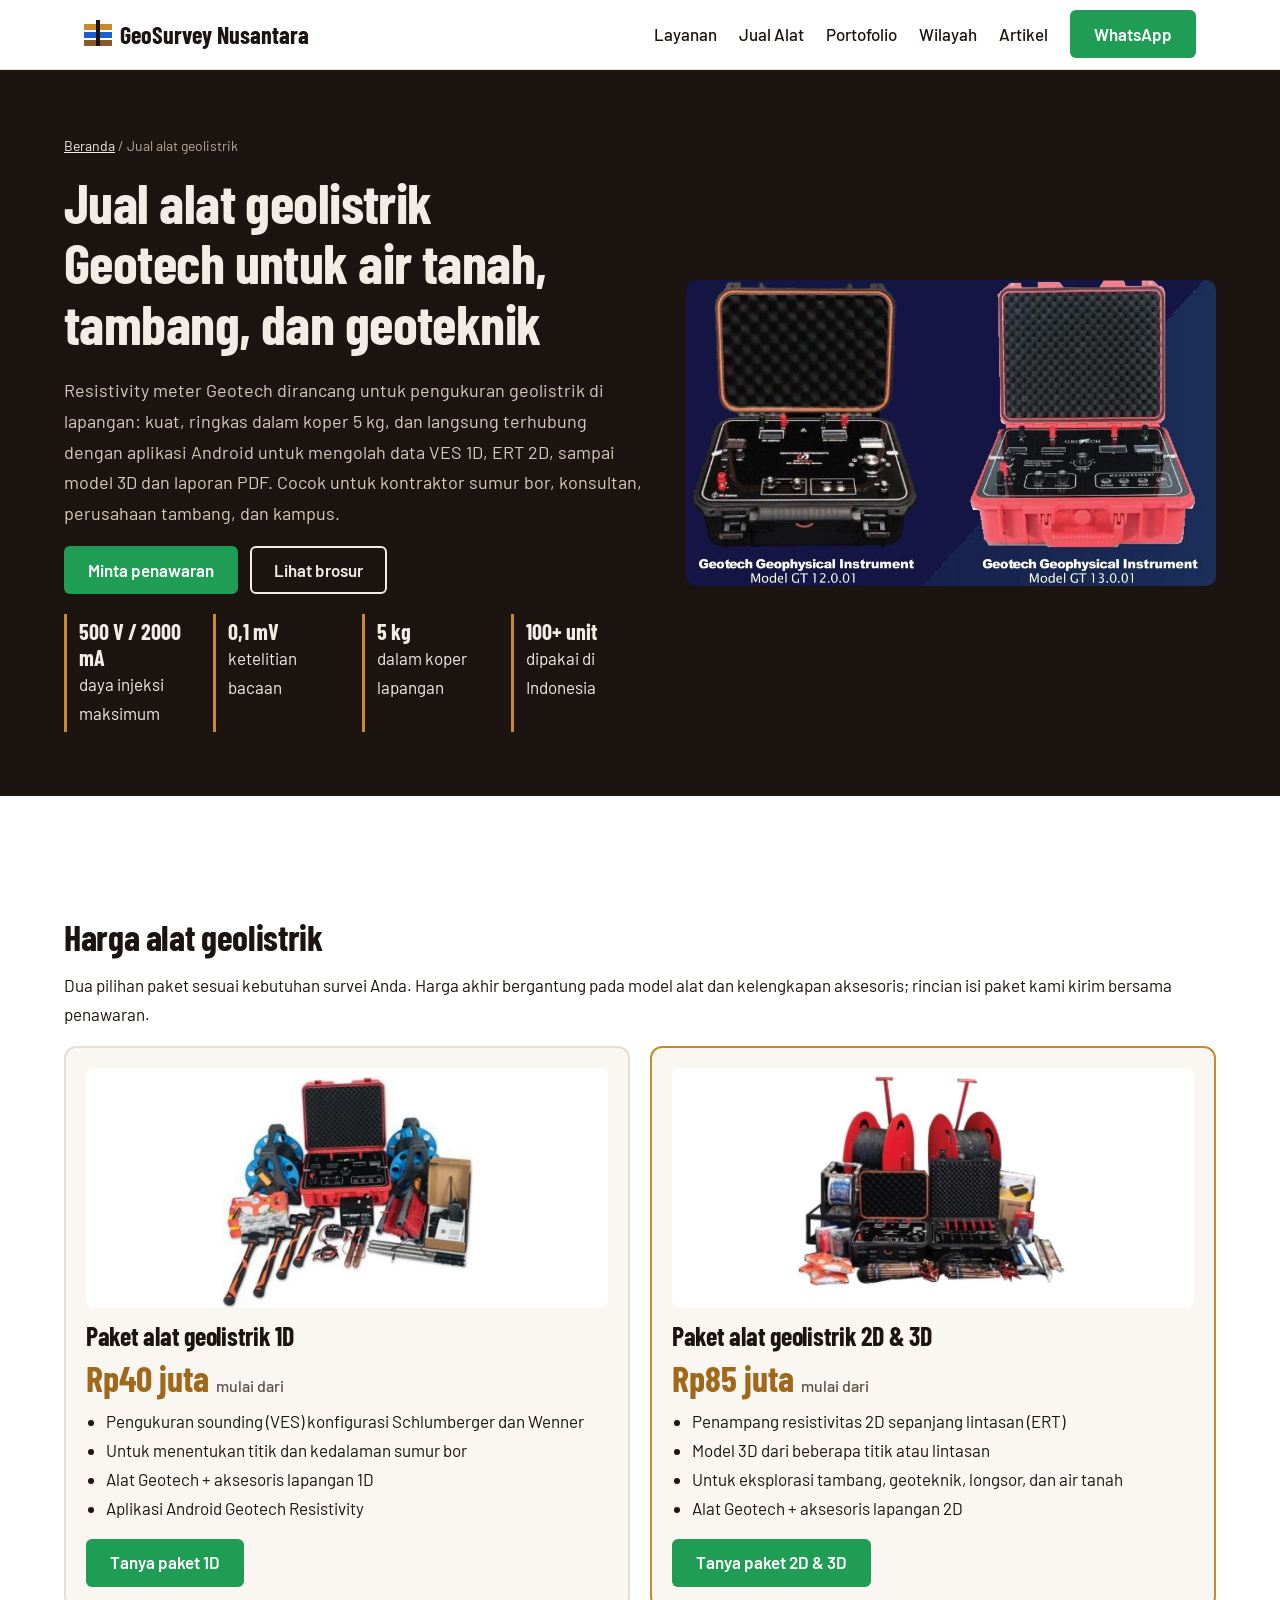
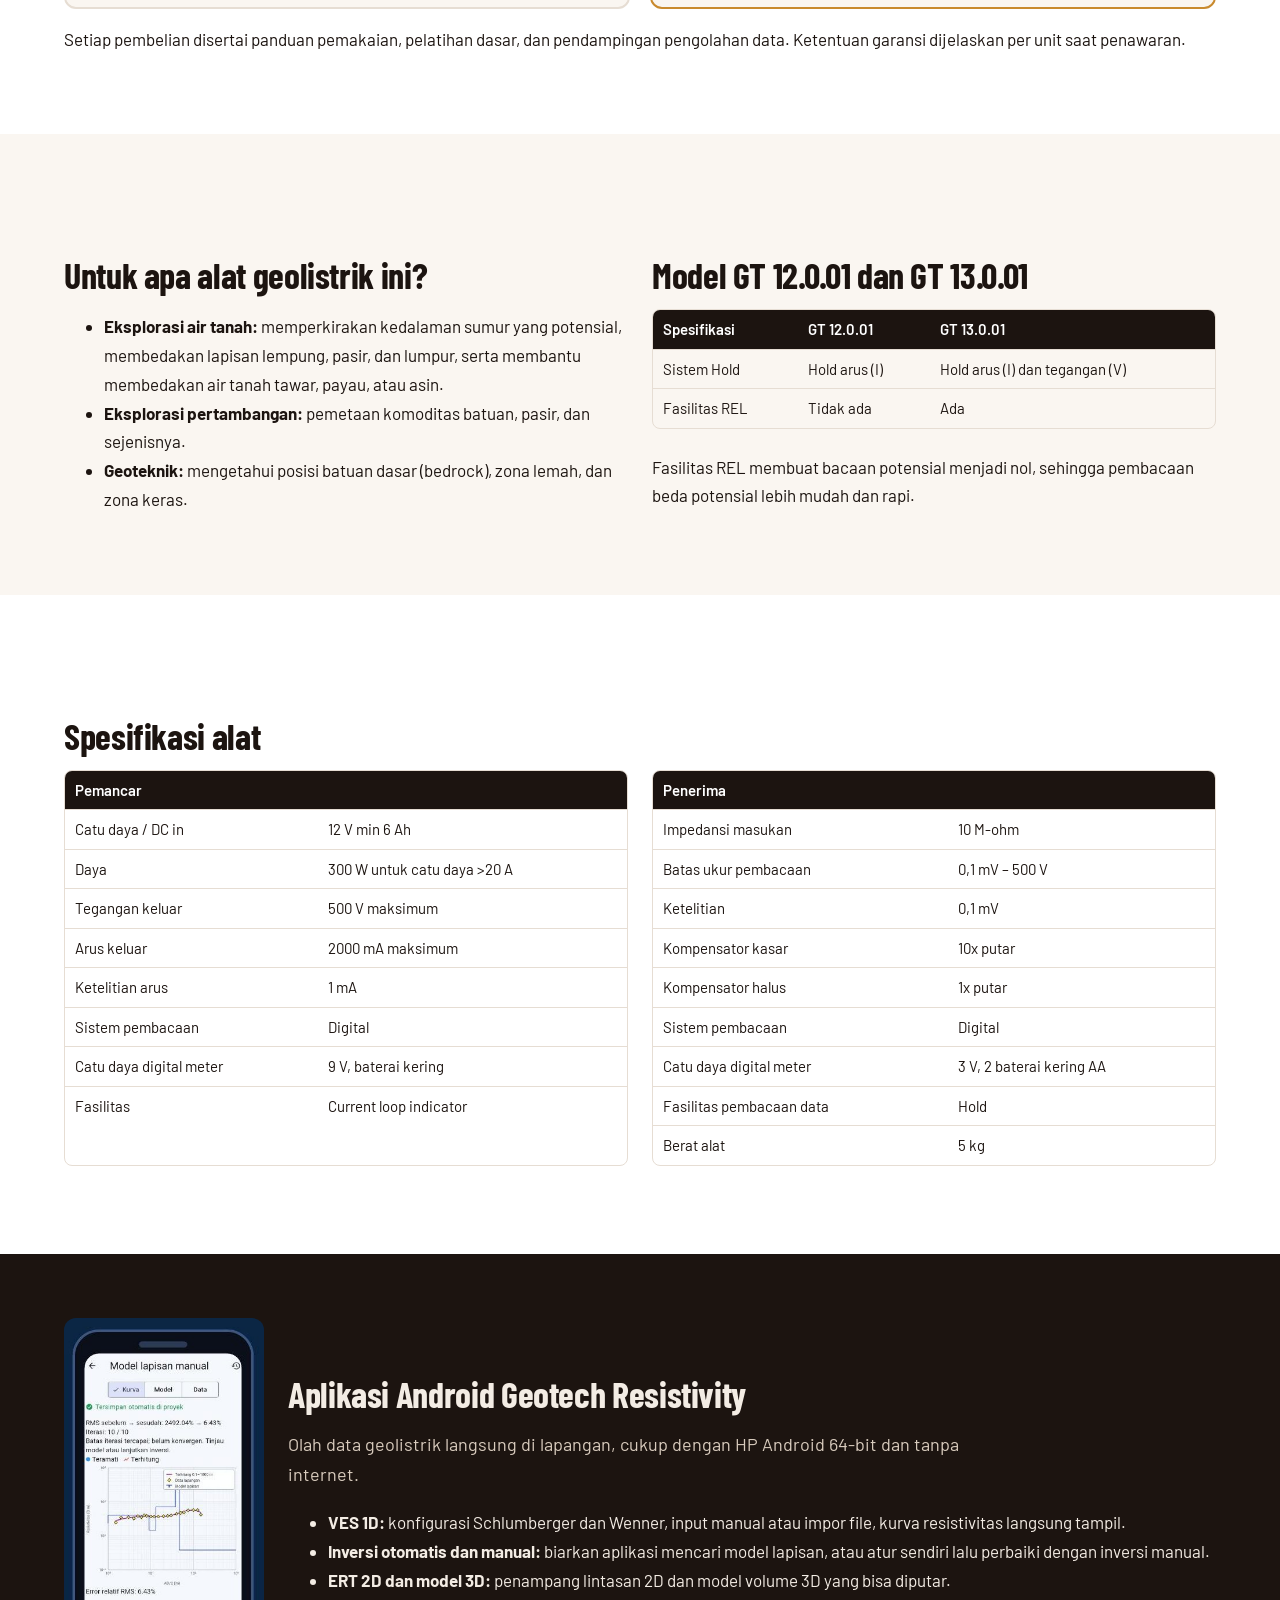
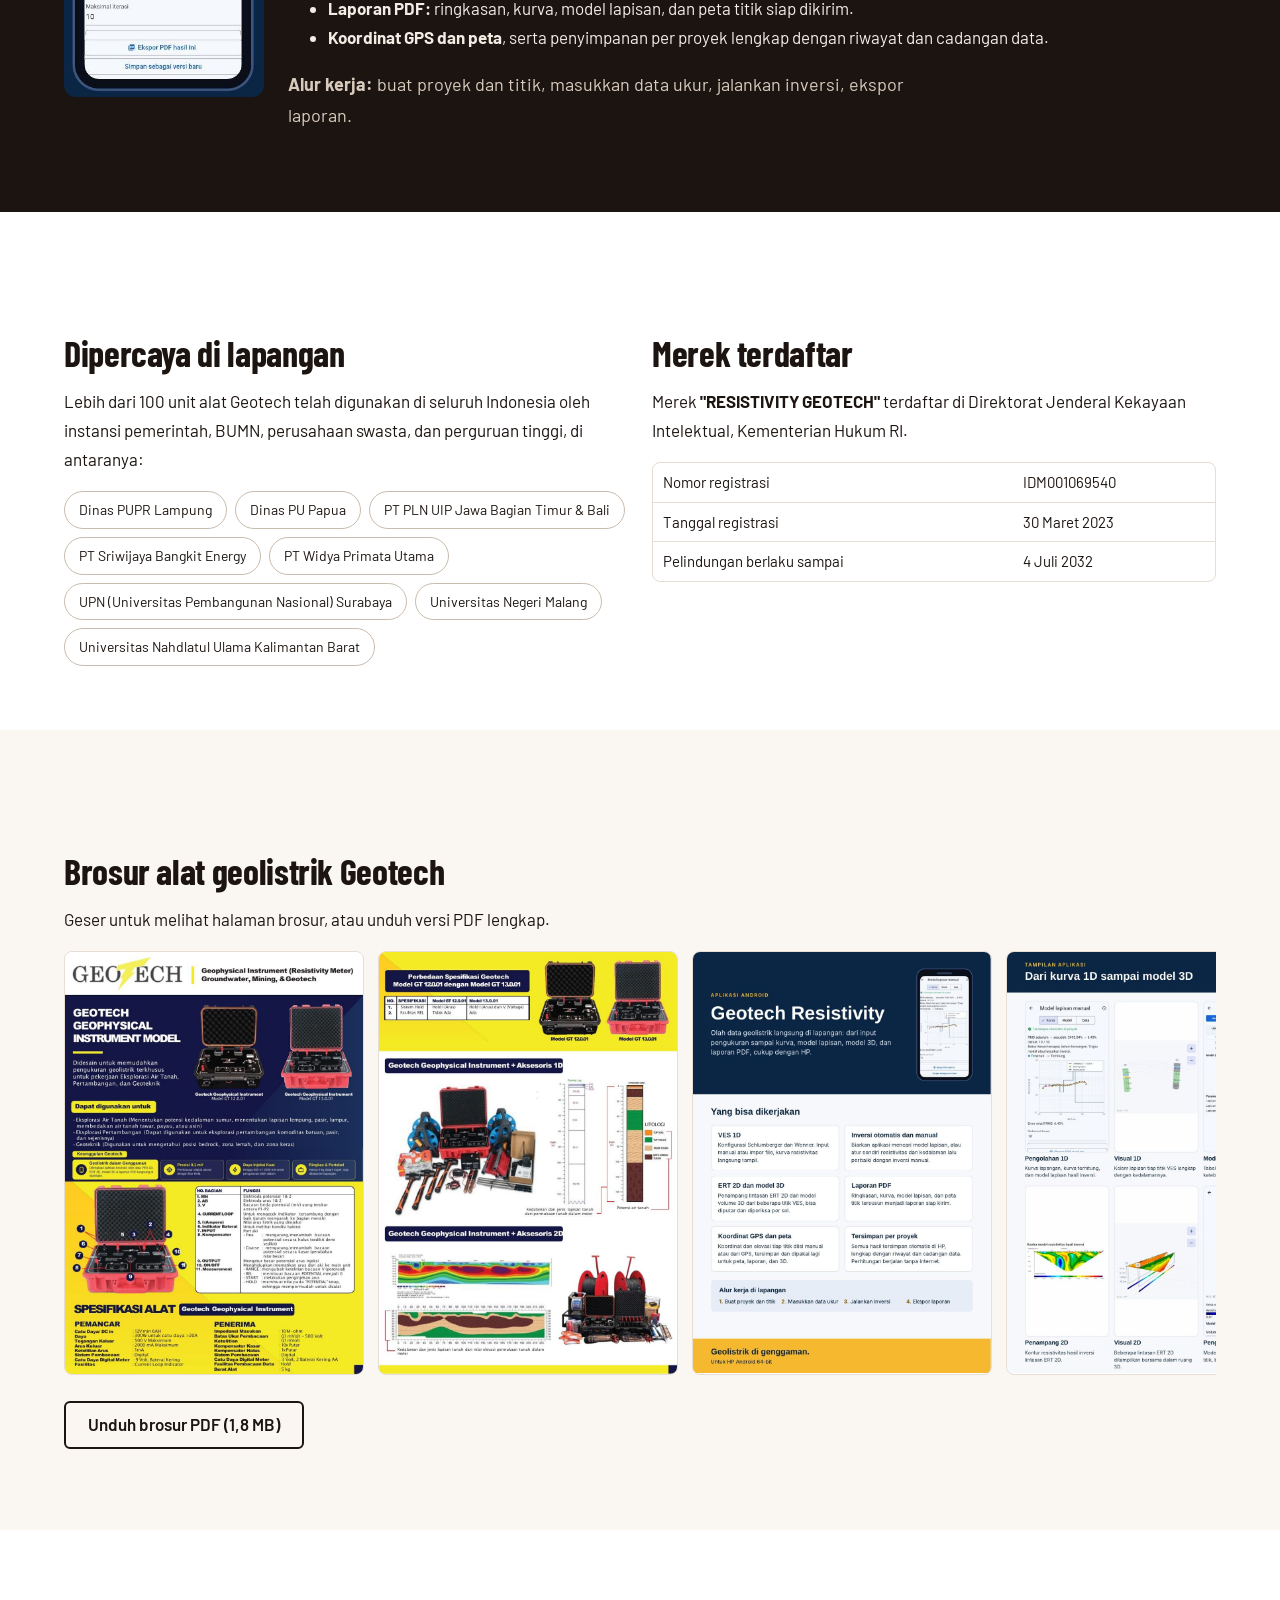
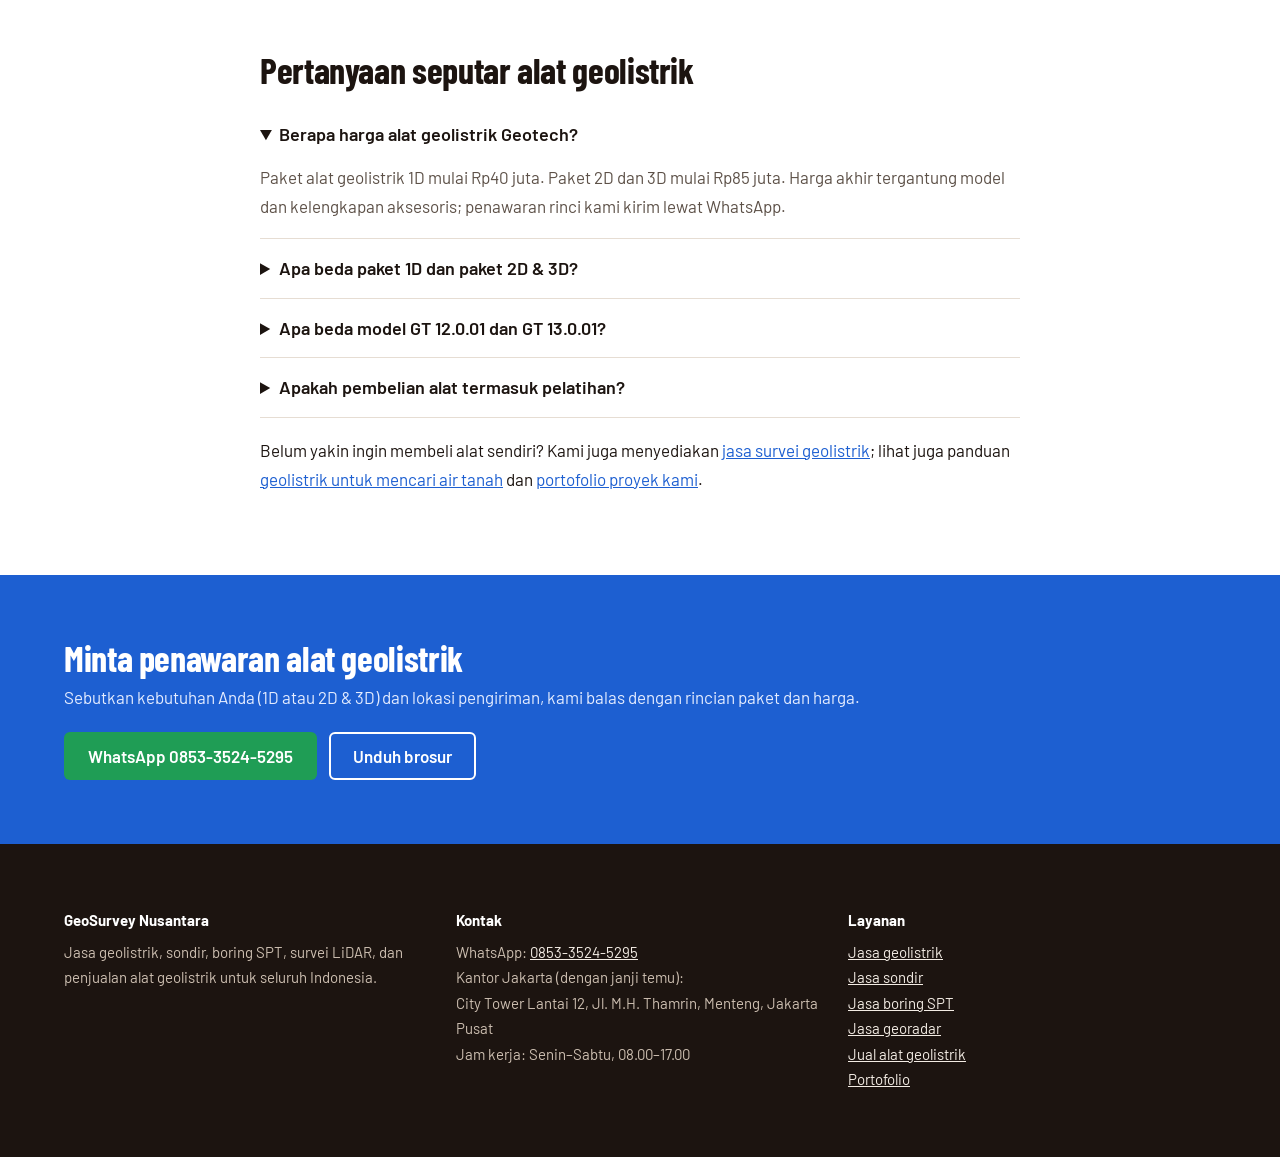
==== jual-alat-geolistrik.html @ da334518 "Tambah halaman jual alat geolistrik Geotech dengan harga dan brosur Co-Authored-By: Claude Opus 5.5 " ====
<!DOCTYPE html>
<html lang="id">
<head>
<meta charset="utf-8">
<meta name="viewport" content="width=device-width, initial-scale=1">
<title>Jual Alat Geolistrik Geotech, Harga Mulai Rp40 Juta | GeoSurvey Nusantara</title>
<meta name="description" content="Jual alat geolistrik (resistivity meter) Geotech untuk air tanah, tambang, dan geoteknik. Paket 1D mulai Rp40 juta, paket 2D & 3D mulai Rp85 juta. Termasuk aplikasi Android, pelatihan, dan brosur lengkap.">
<meta name="keywords" content="jual alat geolistrik, harga alat geolistrik, alat geolistrik, resistivity meter, alat geolistrik 1D, alat geolistrik 2D, alat geolistrik Geotech, alat cari air tanah">
<link rel="canonical" href="https://ahligeotechgeolistrik.co.id/jual-alat-geolistrik.html">
<meta property="og:title" content="Jual Alat Geolistrik Geotech, Mulai Rp40 Juta">
<meta property="og:description" content="Resistivity meter Geotech untuk air tanah, tambang, dan geoteknik. Paket 1D mulai Rp40 juta, 2D & 3D mulai Rp85 juta.">
<meta property="og:type" content="product">
<meta property="og:url" content="https://ahligeotechgeolistrik.co.id/jual-alat-geolistrik.html">
<meta property="og:image" content="https://ahligeotechgeolistrik.co.id/assets/alat/geotech-gt12-gt13.jpg">
<meta property="og:locale" content="id_ID">
<link rel="preconnect" href="https://fonts.googleapis.com">
<link href="https://fonts.googleapis.com/css2?family=Barlow+Condensed:wght@600;700&family=Barlow:wght@400;500;600&display=swap" rel="stylesheet">
<link rel="stylesheet" href="/assets/halaman.css">
<script type="application/ld+json">
{"@context":"https://schema.org","@type":"Product","name":"Alat Geolistrik Geotech Geophysical Instrument (Resistivity Meter)","brand":{"@type":"Brand","name":"Geotech"},"model":["GT 12.0.01","GT 13.0.01"],"image":["https://ahligeotechgeolistrik.co.id/assets/alat/geotech-gt12-gt13.jpg","https://ahligeotechgeolistrik.co.id/assets/alat/geotech-paket-1d.jpg","https://ahligeotechgeolistrik.co.id/assets/alat/geotech-paket-2d.jpg"],"description":"Resistivity meter untuk eksplorasi air tanah, pertambangan, dan geoteknik. Tegangan keluar hingga 500 V, arus hingga 2000 mA, ketelitian 0,1 mV, berat 5 kg, dilengkapi aplikasi Android Geotech Resistivity.","offers":{"@type":"AggregateOffer","priceCurrency":"IDR","lowPrice":"40000000","highPrice":"85000000","offerCount":"2","availability":"https://schema.org/InStock","seller":{"@type":"Organization","name":"GeoSurvey Nusantara","url":"https://ahligeotechgeolistrik.co.id/"}}}
</script>
<script type="application/ld+json">
{"@context":"https://schema.org","@type":"BreadcrumbList","itemListElement":[{"@type":"ListItem","position":1,"name":"Beranda","item":"https://ahligeotechgeolistrik.co.id/"},{"@type":"ListItem","position":2,"name":"Jual Alat Geolistrik","item":"https://ahligeotechgeolistrik.co.id/jual-alat-geolistrik.html"}]}
</script>
<script type="application/ld+json">
{"@context":"https://schema.org","@type":"FAQPage","mainEntity":[
{"@type":"Question","name":"Berapa harga alat geolistrik Geotech?","acceptedAnswer":{"@type":"Answer","text":"Paket alat geolistrik 1D mulai Rp40 juta. Paket 2D dan 3D mulai Rp85 juta. Harga akhir tergantung model dan kelengkapan aksesoris; penawaran rinci dikirim lewat WhatsApp."}},
{"@type":"Question","name":"Apa beda paket 1D dan paket 2D & 3D?","acceptedAnswer":{"@type":"Answer","text":"Paket 1D untuk pengukuran sounding (VES) di satu titik, cocok untuk mencari titik dan kedalaman sumur bor. Paket 2D dan 3D dilengkapi aksesoris lintasan untuk membuat penampang resistivitas 2D, dan beberapa titik atau lintasan bisa digabung menjadi model 3D di aplikasi."}},
{"@type":"Question","name":"Apa beda model GT 12.0.01 dan GT 13.0.01?","acceptedAnswer":{"@type":"Answer","text":"GT 12.0.01 memiliki fitur Hold arus (I). GT 13.0.01 memiliki Hold arus dan tegangan (I dan V) serta fasilitas REL untuk membuat bacaan potensial menjadi nol."}},
{"@type":"Question","name":"Apakah pembelian alat termasuk pelatihan?","acceptedAnswer":{"@type":"Answer","text":"Ya. Setiap pembelian disertai panduan pemakaian, pelatihan dasar, dan pendampingan pengolahan data. Ketentuan garansi dijelaskan per unit saat penawaran."}}]}
</script>
<style>
.hero2{display:grid;grid-template-columns:minmax(0,1.1fr) minmax(0,1fr);gap:24px 40px;align-items:center}
.hero2 img{width:100%;height:auto;border-radius:10px;display:block}
.price{display:grid;grid-template-columns:repeat(2,minmax(0,1fr));gap:20px;margin:8px 0 0}
.pk{border:2px solid #e6ddd3;border-radius:12px;padding:20px;background:#faf6f1;color:#1c1410;display:flex;flex-direction:column}
.pk.hot{border-color:#c98a2e}
.pk img{width:100%;height:240px;object-fit:contain;background:#fff;border-radius:8px;margin-bottom:14px}
.pk h3{margin:0 0 4px;font-size:26px}
.pk .rp{font:700 36px "Barlow Condensed",sans-serif;color:#a0681a;margin:2px 0 8px;white-space:nowrap}
.pk .rp small{font:500 16px Barlow,sans-serif;color:#5d5148}
.pk ul{margin:0 0 16px;padding-left:20px}
.pk .btn{margin-top:auto;align-self:flex-start}
.feat{display:grid;grid-template-columns:repeat(4,minmax(0,1fr));gap:14px;margin:20px 0 0}
.feat div{border-left:3px solid #c98a2e;padding:4px 0 4px 12px}
.feat b{display:block;font:700 22px "Barlow Condensed",sans-serif}
.tbl{overflow-x:auto}
table{border-collapse:collapse;width:100%;font-size:15px}
th,td{text-align:left;padding:8px 10px;border-bottom:1px solid #e6ddd3;vertical-align:top}
th{background:#1c1410;color:#fff;font-weight:600}
.two{display:grid;grid-template-columns:repeat(2,minmax(0,1fr));gap:24px}
.app{display:grid;grid-template-columns:200px minmax(0,1fr);gap:24px;align-items:start}
.app img{width:100%;height:auto;border-radius:12px}
.chips{display:flex;flex-wrap:wrap;gap:8px;list-style:none;padding:0;margin:12px 0 0}
.chips li{border:1px solid #c9bcae;border-radius:999px;padding:6px 14px;font-size:14px}
.bro{display:flex;gap:14px;overflow-x:auto;scroll-snap-type:x mandatory;padding-bottom:10px}
.bro a{flex:0 0 min(300px,78%);scroll-snap-align:start;border:1px solid #e6ddd3;border-radius:8px;overflow:hidden;background:#fff}
.bro img{display:block;width:100%;height:auto}
@media(max-width:820px){.hero2,.price,.two,.app{grid-template-columns:minmax(0,1fr)}.feat{grid-template-columns:repeat(2,minmax(0,1fr))}.app img{max-width:200px}}
</style>
</head>
<body>
<nav aria-label="Menu utama"><div class="wrap">
  <a class="logo" href="/"><svg viewBox="0 0 28 28" aria-hidden="true"><rect y="4" width="28" height="6" fill="#c98a2e"/><rect y="12" width="28" height="6" fill="#1d5fd1"/><rect y="20" width="28" height="6" fill="#8a5a2b"/><rect x="12" y="0" width="4" height="26" fill="currentColor"/></svg>GeoSurvey Nusantara</a>
  <span class="links">
    <a class="l" href="/#layanan">Layanan</a>
    <a class="l" href="/jual-alat-geolistrik.html">Jual Alat</a>
    <a class="l" href="/portofolio.html">Portofolio</a>
    <a class="l" href="/#wilayah">Wilayah</a>
    <a class="l" href="/#artikel">Artikel</a>
  </span>
  <a class="btn wa" href="https://wa.me/6285335245295?text=Halo%2C%20saya%20ingin%20tanya%20alat%20geolistrik%20Geotech">WhatsApp</a>
</div></nav>

<header class="band head"><div class="wrap hero2">
  <div>
    <div class="crumb"><a href="/">Beranda</a> / Jual alat geolistrik</div>
    <h1>Jual alat geolistrik Geotech untuk air tanah, tambang, dan geoteknik</h1>
    <p>Resistivity meter Geotech dirancang untuk pengukuran geolistrik di lapangan: kuat, ringkas dalam koper 5 kg, dan langsung terhubung dengan aplikasi Android untuk mengolah data VES 1D, ERT 2D, sampai model 3D dan laporan PDF. Cocok untuk kontraktor sumur bor, konsultan, perusahaan tambang, dan kampus.</p>
    <div style="display:flex;flex-wrap:wrap;gap:12px">
      <a class="btn wa" href="https://wa.me/6285335245295?text=Halo%2C%20saya%20minta%20penawaran%20alat%20geolistrik%20Geotech">Minta penawaran</a>
      <a class="btn ghost" style="color:#f3ece4" href="#brosur">Lihat brosur</a>
    </div>
    <div class="feat">
      <div><b>500 V / 2000 mA</b>daya injeksi maksimum</div>
      <div><b>0,1 mV</b>ketelitian bacaan</div>
      <div><b>5 kg</b>dalam koper lapangan</div>
      <div><b>100+ unit</b>dipakai di Indonesia</div>
    </div>
  </div>
  <img src="/assets/alat/geotech-gt12-gt13.jpg" width="927" height="537" alt="Alat geolistrik Geotech model GT 12.0.01 dan GT 13.0.01 dalam koper lapangan">
</div></header>

<main>
<section class="band"><div class="wrap">
  <h2>Harga alat geolistrik</h2>
  <p>Dua pilihan paket sesuai kebutuhan survei Anda. Harga akhir bergantung pada model alat dan kelengkapan aksesoris; rincian isi paket kami kirim bersama penawaran.</p>
  <div class="price">
    <article class="pk">
      <img src="/assets/alat/geotech-paket-1d.jpg" width="809" height="754" loading="lazy" alt="Paket alat geolistrik 1D Geotech lengkap dengan aksesoris lapangan">
      <h3>Paket alat geolistrik 1D</h3>
      <p class="rp">Rp40 juta <small>mulai dari</small></p>
      <ul>
        <li>Pengukuran sounding (VES) konfigurasi Schlumberger dan Wenner</li>
        <li>Untuk menentukan titik dan kedalaman sumur bor</li>
        <li>Alat Geotech + aksesoris lapangan 1D</li>
        <li>Aplikasi Android Geotech Resistivity</li>
      </ul>
      <a class="btn wa" href="https://wa.me/6285335245295?text=Halo%2C%20saya%20ingin%20penawaran%20paket%20alat%20geolistrik%201D">Tanya paket 1D</a>
    </article>
    <article class="pk hot">
      <img src="/assets/alat/geotech-paket-2d.jpg" width="640" height="569" loading="lazy" alt="Paket alat geolistrik 2D dan 3D Geotech dengan kabel gulung dan aksesoris lintasan">
      <h3>Paket alat geolistrik 2D &amp; 3D</h3>
      <p class="rp">Rp85 juta <small>mulai dari</small></p>
      <ul>
        <li>Penampang resistivitas 2D sepanjang lintasan (ERT)</li>
        <li>Model 3D dari beberapa titik atau lintasan</li>
        <li>Untuk eksplorasi tambang, geoteknik, longsor, dan air tanah</li>
        <li>Alat Geotech + aksesoris lapangan 2D</li>
      </ul>
      <a class="btn wa" href="https://wa.me/6285335245295?text=Halo%2C%20saya%20ingin%20penawaran%20paket%20alat%20geolistrik%202D%20dan%203D">Tanya paket 2D &amp; 3D</a>
    </article>
  </div>
  <p style="margin-top:16px">Setiap pembelian disertai panduan pemakaian, pelatihan dasar, dan pendampingan pengolahan data. Ketentuan garansi dijelaskan per unit saat penawaran.</p>
</div></section>

<section class="band" style="background:#faf6f1;color:#1c1410"><div class="wrap two">
  <div>
    <h2>Untuk apa alat geolistrik ini?</h2>
    <ul>
      <li><b>Eksplorasi air tanah:</b> memperkirakan kedalaman sumur yang potensial, membedakan lapisan lempung, pasir, dan lumpur, serta membantu membedakan air tanah tawar, payau, atau asin.</li>
      <li><b>Eksplorasi pertambangan:</b> pemetaan komoditas batuan, pasir, dan sejenisnya.</li>
      <li><b>Geoteknik:</b> mengetahui posisi batuan dasar (bedrock), zona lemah, dan zona keras.</li>
    </ul>
  </div>
  <div>
    <h2>Model GT 12.0.01 dan GT 13.0.01</h2>
    <div class="tbl"><table>
      <thead><tr><th>Spesifikasi</th><th>GT 12.0.01</th><th>GT 13.0.01</th></tr></thead>
      <tbody>
        <tr><td>Sistem Hold</td><td>Hold arus (I)</td><td>Hold arus (I) dan tegangan (V)</td></tr>
        <tr><td>Fasilitas REL</td><td>Tidak ada</td><td>Ada</td></tr>
      </tbody>
    </table></div>
    <p style="margin-top:10px">Fasilitas REL membuat bacaan potensial menjadi nol, sehingga pembacaan beda potensial lebih mudah dan rapi.</p>
  </div>
</div></section>

<section class="band"><div class="wrap">
  <h2>Spesifikasi alat</h2>
  <div class="two">
    <div class="tbl"><table>
      <thead><tr><th colspan="2">Pemancar</th></tr></thead>
      <tbody>
        <tr><td>Catu daya / DC in</td><td>12 V min 6 Ah</td></tr>
        <tr><td>Daya</td><td>300 W untuk catu daya &gt;20 A</td></tr>
        <tr><td>Tegangan keluar</td><td>500 V maksimum</td></tr>
        <tr><td>Arus keluar</td><td>2000 mA maksimum</td></tr>
        <tr><td>Ketelitian arus</td><td>1 mA</td></tr>
        <tr><td>Sistem pembacaan</td><td>Digital</td></tr>
        <tr><td>Catu daya digital meter</td><td>9 V, baterai kering</td></tr>
        <tr><td>Fasilitas</td><td>Current loop indicator</td></tr>
      </tbody>
    </table></div>
    <div class="tbl"><table>
      <thead><tr><th colspan="2">Penerima</th></tr></thead>
      <tbody>
        <tr><td>Impedansi masukan</td><td>10 M-ohm</td></tr>
        <tr><td>Batas ukur pembacaan</td><td>0,1 mV – 500 V</td></tr>
        <tr><td>Ketelitian</td><td>0,1 mV</td></tr>
        <tr><td>Kompensator kasar</td><td>10x putar</td></tr>
        <tr><td>Kompensator halus</td><td>1x putar</td></tr>
        <tr><td>Sistem pembacaan</td><td>Digital</td></tr>
        <tr><td>Catu daya digital meter</td><td>3 V, 2 baterai kering AA</td></tr>
        <tr><td>Fasilitas pembacaan data</td><td>Hold</td></tr>
        <tr><td>Berat alat</td><td>5 kg</td></tr>
      </tbody>
    </table></div>
  </div>
</div></section>

<section class="band head"><div class="wrap app">
  <img src="/assets/alat/geotech-aplikasi.jpg" width="345" height="655" loading="lazy" alt="Aplikasi Android Geotech Resistivity untuk mengolah data geolistrik">
  <div>
    <h2>Aplikasi Android Geotech Resistivity</h2>
    <p>Olah data geolistrik langsung di lapangan, cukup dengan HP Android 64-bit dan tanpa internet.</p>
    <ul>
      <li><b>VES 1D:</b> konfigurasi Schlumberger dan Wenner, input manual atau impor file, kurva resistivitas langsung tampil.</li>
      <li><b>Inversi otomatis dan manual:</b> biarkan aplikasi mencari model lapisan, atau atur sendiri lalu perbaiki dengan inversi manual.</li>
      <li><b>ERT 2D dan model 3D:</b> penampang lintasan 2D dan model volume 3D yang bisa diputar.</li>
      <li><b>Laporan PDF:</b> ringkasan, kurva, model lapisan, dan peta titik siap dikirim.</li>
      <li><b>Koordinat GPS dan peta</b>, serta penyimpanan per proyek lengkap dengan riwayat dan cadangan data.</li>
    </ul>
    <p><b>Alur kerja:</b> buat proyek dan titik, masukkan data ukur, jalankan inversi, ekspor laporan.</p>
  </div>
</div></section>

<section class="band"><div class="wrap two">
  <div>
    <h2>Dipercaya di lapangan</h2>
    <p>Lebih dari 100 unit alat Geotech telah digunakan di seluruh Indonesia oleh instansi pemerintah, BUMN, perusahaan swasta, dan perguruan tinggi, di antaranya:</p>
    <ul class="chips">
      <li>Dinas PUPR Lampung</li><li>Dinas PU Papua</li><li>PT PLN UIP Jawa Bagian Timur &amp; Bali</li><li>PT Sriwijaya Bangkit Energy</li><li>PT Widya Primata Utama</li><li>UPN (Universitas Pembangunan Nasional) Surabaya</li><li>Universitas Negeri Malang</li><li>Universitas Nahdlatul Ulama Kalimantan Barat</li>
    </ul>
  </div>
  <div>
    <h2>Merek terdaftar</h2>
    <p>Merek <b>"RESISTIVITY GEOTECH"</b> terdaftar di Direktorat Jenderal Kekayaan Intelektual, Kementerian Hukum RI.</p>
    <div class="tbl"><table><tbody>
      <tr><td>Nomor registrasi</td><td>IDM001069540</td></tr>
      <tr><td>Tanggal registrasi</td><td>30 Maret 2023</td></tr>
      <tr><td>Pelindungan berlaku sampai</td><td>4 Juli 2032</td></tr>
    </tbody></table></div>
  </div>
</div></section>

<section class="band" id="brosur" style="background:#faf6f1;color:#1c1410"><div class="wrap">
  <h2>Brosur alat geolistrik Geotech</h2>
  <p>Geser untuk melihat halaman brosur, atau unduh versi PDF lengkap.</p>
  <div class="bro">
    <a href="/assets/brosur/brosur-geotech-hal-1.jpg"><img src="/assets/brosur/brosur-geotech-hal-1.jpg" loading="lazy" width="900" height="1274" alt="Brosur alat geolistrik Geotech halaman 1: model dan spesifikasi"></a>
    <a href="/assets/brosur/brosur-geotech-hal-2.jpg"><img src="/assets/brosur/brosur-geotech-hal-2.jpg" loading="lazy" width="900" height="1274" alt="Brosur halaman 2: perbedaan model dan paket aksesoris 1D dan 2D"></a>
    <a href="/assets/brosur/brosur-geotech-hal-3.jpg"><img src="/assets/brosur/brosur-geotech-hal-3.jpg" loading="lazy" width="900" height="1271" alt="Brosur halaman 3: aplikasi Android Geotech Resistivity"></a>
    <a href="/assets/brosur/brosur-geotech-hal-4.jpg"><img src="/assets/brosur/brosur-geotech-hal-4.jpg" loading="lazy" width="900" height="1271" alt="Brosur halaman 4: tampilan aplikasi dari kurva 1D sampai model 3D"></a>
    <a href="/assets/brosur/brosur-geotech-hal-5.jpg"><img src="/assets/brosur/brosur-geotech-hal-5.jpg" loading="lazy" width="900" height="1274" alt="Brosur halaman 5: pengguna dan legalitas merek Geotech"></a>
  </div>
  <p style="margin-top:16px"><a class="btn ghost" style="color:#1c1410" href="/assets/brosur/brosur-alat-geolistrik-geotech.pdf">Unduh brosur PDF (1,8 MB)</a></p>
</div></section>

<section class="band"><div class="wrap body">
  <h2>Pertanyaan seputar alat geolistrik</h2>
  <details open><summary>Berapa harga alat geolistrik Geotech?</summary><p>Paket alat geolistrik 1D mulai Rp40 juta. Paket 2D dan 3D mulai Rp85 juta. Harga akhir tergantung model dan kelengkapan aksesoris; penawaran rinci kami kirim lewat WhatsApp.</p></details>
  <details><summary>Apa beda paket 1D dan paket 2D &amp; 3D?</summary><p>Paket 1D untuk pengukuran sounding (VES) di satu titik, cocok untuk mencari titik dan kedalaman sumur bor. Paket 2D dan 3D dilengkapi aksesoris lintasan untuk membuat penampang resistivitas 2D, dan beberapa titik atau lintasan bisa digabung menjadi model 3D di aplikasi.</p></details>
  <details><summary>Apa beda model GT 12.0.01 dan GT 13.0.01?</summary><p>GT 12.0.01 memiliki fitur Hold arus (I). GT 13.0.01 memiliki Hold arus dan tegangan (I dan V) serta fasilitas REL untuk membuat bacaan potensial menjadi nol.</p></details>
  <details><summary>Apakah pembelian alat termasuk pelatihan?</summary><p>Ya. Setiap pembelian disertai panduan pemakaian, pelatihan dasar, dan pendampingan pengolahan data. Ketentuan garansi dijelaskan per unit saat penawaran.</p></details>
  <p style="margin-top:18px">Belum yakin ingin membeli alat sendiri? Kami juga menyediakan <a href="/#layanan">jasa survei geolistrik</a>; lihat juga panduan <a href="/artikel/geolistrik-untuk-mencari-air-tanah.html">geolistrik untuk mencari air tanah</a> dan <a href="/portofolio.html">portofolio proyek kami</a>.</p>
</div></section>
</main>

<section class="band cta"><div class="wrap">
  <div><h2>Minta penawaran alat geolistrik</h2><p>Sebutkan kebutuhan Anda (1D atau 2D &amp; 3D) dan lokasi pengiriman, kami balas dengan rincian paket dan harga.</p></div>
  <div style="display:flex;flex-wrap:wrap;gap:12px"><a class="btn wa" href="https://wa.me/6285335245295?text=Halo%2C%20saya%20minta%20penawaran%20alat%20geolistrik%20Geotech">WhatsApp 0853-3524-5295</a><a class="btn ghost" href="/assets/brosur/brosur-alat-geolistrik-geotech.pdf">Unduh brosur</a></div>
</div></section>

<footer class="band"><div class="wrap">
  <div><b>GeoSurvey Nusantara</b>Jasa geolistrik, sondir, boring SPT, survei LiDAR, dan penjualan alat geolistrik untuk seluruh Indonesia.</div>
  <div><b>Kontak</b>WhatsApp: <a href="https://wa.me/6285335245295">0853-3524-5295</a><br>Kantor Jakarta (dengan janji temu):<br>City Tower Lantai 12, Jl. M.H. Thamrin, Menteng, Jakarta Pusat<br>Jam kerja: Senin–Sabtu, 08.00–17.00</div>
  <div><b>Layanan</b><a href="/#layanan">Jasa geolistrik</a><br><a href="/#layanan">Jasa sondir</a><br><a href="/#layanan">Jasa boring SPT</a><br><a href="/#layanan">Jasa georadar</a><br><a href="/jual-alat-geolistrik.html">Jual alat geolistrik</a><br><a href="/portofolio.html">Portofolio</a></div>
</div>
</footer>
</body>
</html>
---- assets/halaman.css ----
/* Gaya bersama untuk halaman artikel dan wilayah, mengikuti index.html */
:root{color-scheme:light dark;--bg:light-dark(#ffffff,#14100d);--ink:light-dark(#1c1410,#f3ece4);--mute:light-dark(#5d5148,#b9ab9d);--soil:#1c1410;--ochre:#c98a2e;--blue:light-dark(#1d5fd1,#6c9cff);--line:light-dark(#e6ddd3,#3a3029);--card:light-dark(#faf6f1,#1d1712)}
:root[data-theme=light]{color-scheme:light}:root[data-theme=dark]{color-scheme:dark}
*{box-sizing:border-box;min-width:0}
html{scroll-padding-top:72px}
body{margin:0;background:var(--bg);color:var(--ink);font:17px/1.7 Barlow,system-ui,sans-serif;overflow-x:clip}
img{max-width:100%}
a{color:var(--blue)}
h1,h2,h3{font-family:"Barlow Condensed",Barlow,sans-serif;line-height:1.08;letter-spacing:-.01em;text-wrap:balance;margin:0 0 .4em}
h1{font-size:clamp(34px,5vw,56px)}
h2{font-size:clamp(26px,3.2vw,36px);margin-top:1.6em}
h3{font-size:22px;margin-top:1.2em}
p{margin:0 0 1em}
.band{padding-block:clamp(32px,5vw,64px);padding-inline:max(5vw,16px)}
.wrap{max-width:1240px;margin:0 auto}
nav{position:sticky;top:0;z-index:5;background:color-mix(in srgb,var(--bg) 92%,transparent);backdrop-filter:blur(8px);border-bottom:1px solid var(--line)}
nav .wrap{display:flex;flex-wrap:wrap;align-items:center;gap:6px 22px;padding:10px max(5vw,16px)}
.logo{font:700 24px "Barlow Condensed",sans-serif;color:var(--ink);text-decoration:none;margin-right:auto;display:flex;align-items:center;gap:8px}
.logo svg{width:28px;height:28px}
nav .links{display:contents}
nav a.l{color:var(--ink);text-decoration:none;font-weight:500;padding:10px 0}
nav a.l:hover{color:var(--blue)}
.btn{display:inline-flex;align-items:center;justify-content:center;min-height:48px;padding:0 22px;border-radius:6px;font-weight:600;text-decoration:none;border:2px solid transparent}
.btn.wa{background:#1f9d55;color:#fff}
.btn.wa:hover{background:#18834a}
.btn.ghost{border-color:currentColor;color:var(--ink)}
.btn:focus-visible,a:focus-visible,summary:focus-visible{outline:3px solid var(--blue);outline-offset:2px}
.head{background:var(--soil);color:#f3ece4}
.head p{color:#d8cbbd;font-size:18px;max-width:68ch}
.crumb{font-size:14px;color:#b9ab9d;margin-bottom:14px}
.crumb a{color:#f3ece4}
.meta{font-size:14px;color:#b9ab9d;margin:0}
.body{max-width:760px;margin:0 auto}
.body ul,.body ol{padding-left:22px;margin:0 0 1em}
.body li{margin:6px 0}
.tbl{overflow-x:auto;margin:0 0 1.4em;border:1px solid var(--line);border-radius:8px}
table{border-collapse:collapse;width:100%;font-size:15px;line-height:1.5}
th,td{text-align:left;vertical-align:top;padding:10px 12px;border-bottom:1px solid var(--line)}
th{background:var(--card);font-weight:600}
tr:last-child td{border-bottom:0}
.box{background:var(--card);border:1px solid var(--line);border-left:4px solid var(--ochre);border-radius:8px;padding:18px 20px;margin:0 0 1.4em}
.box p:last-child{margin:0}
.waBox{display:flex;flex-wrap:wrap;gap:12px 24px;align-items:center;justify-content:space-between;background:var(--card);border:1px solid var(--line);border-radius:10px;padding:20px;margin:1.6em 0}
.waBox p{margin:0;max-width:44ch}
details{border-bottom:1px solid var(--line)}
summary{cursor:pointer;font-weight:600;font-size:18px;padding:14px 0;min-height:44px}
details p{color:var(--mute)}
.rel{list-style:none;padding:0!important}
.rel li{border-top:1px solid var(--line);padding:10px 0;margin:0!important}
.cta{background:var(--blue);color:#fff}
.cta .wrap{display:flex;flex-wrap:wrap;gap:20px 40px;align-items:center;justify-content:space-between}
.cta h2{margin:0}
.cta p{margin:6px 0 0;color:#e4ecff}
.cta .btn.ghost{color:#fff}
footer{background:var(--soil);color:#cdbfb1;font-size:15px}
footer .wrap{display:grid;grid-template-columns:repeat(3,minmax(0,1fr));gap:24px}
footer b{color:#fff;display:block;margin-bottom:6px}
footer a{color:#f3ece4}
@media(max-width:720px){nav .links{display:none}footer .wrap{grid-template-columns:minmax(0,1fr)}}
.foto{margin:0 0 1.4em;border:1px solid var(--line);border-radius:10px;overflow:hidden;background:var(--card)}
.foto img{display:block;width:100%;height:auto}
.foto figcaption{padding:10px 14px 12px;font-size:14px;color:var(--mute)}
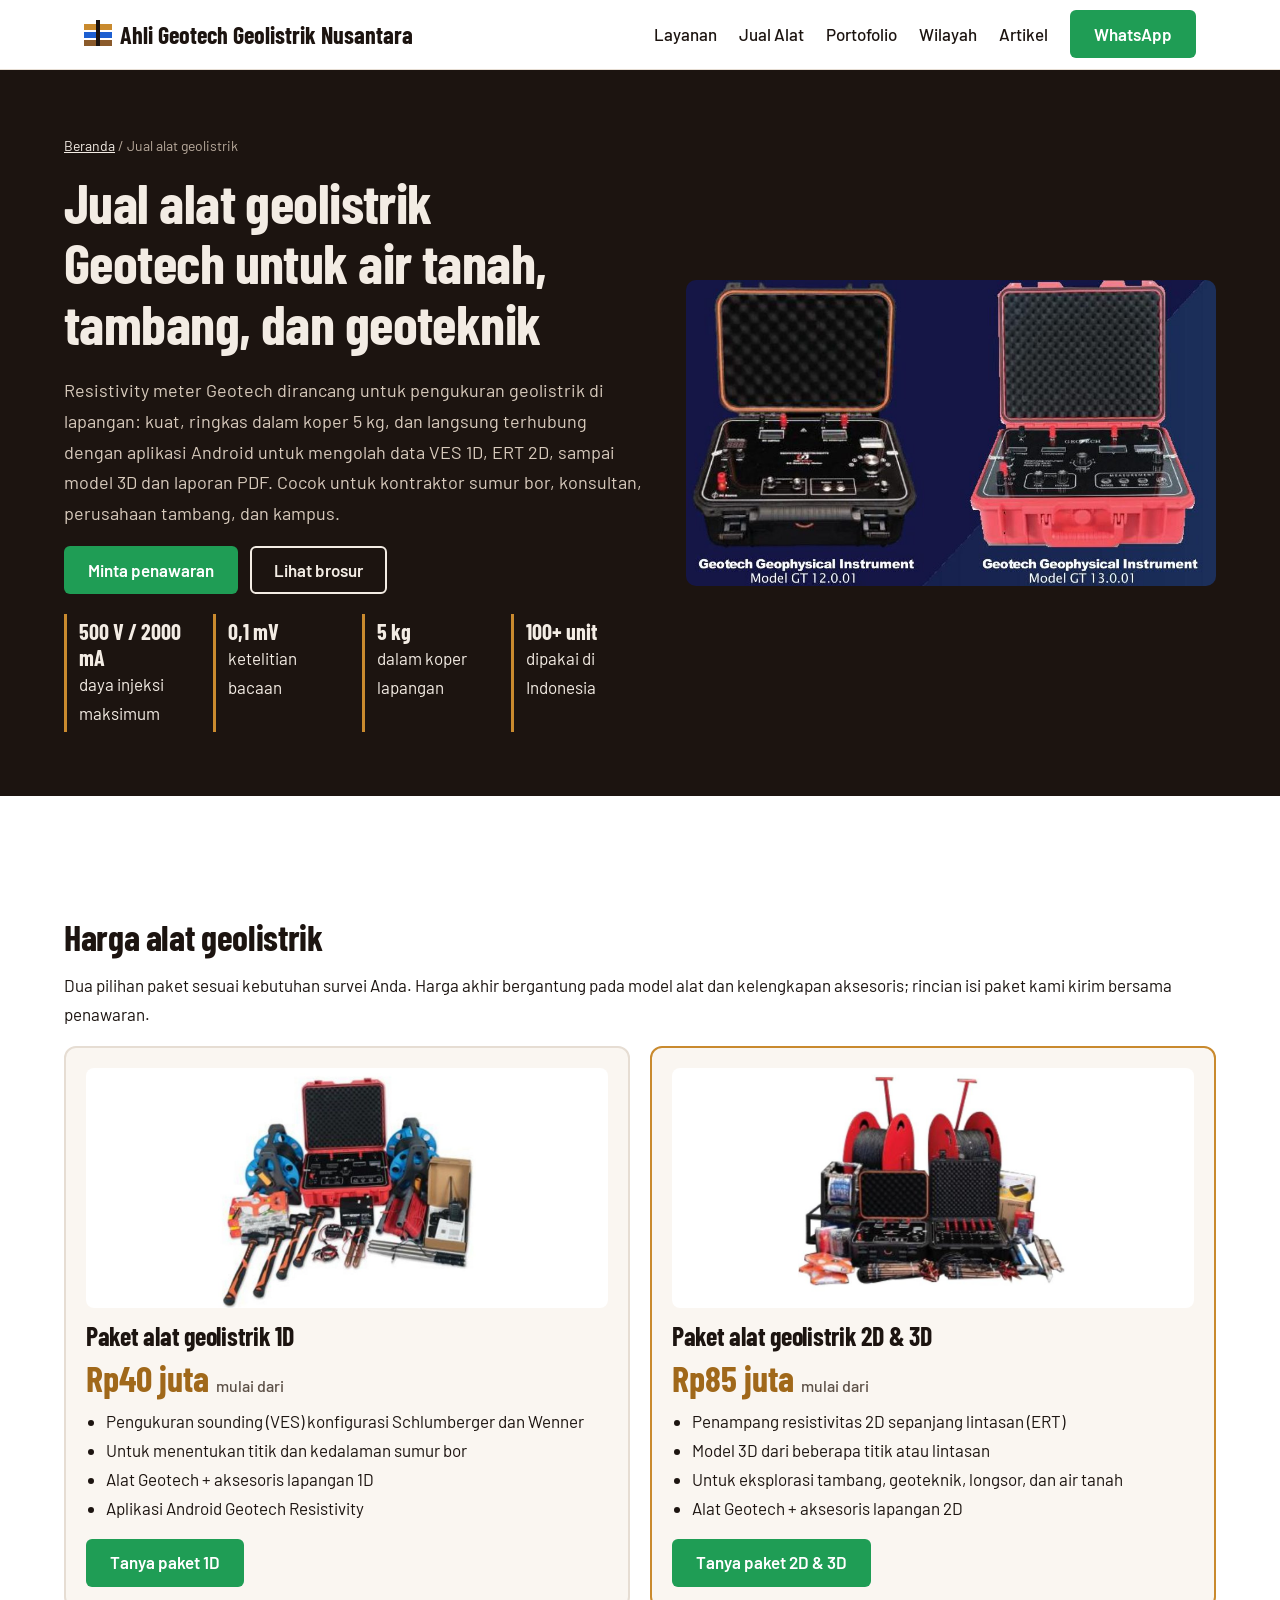
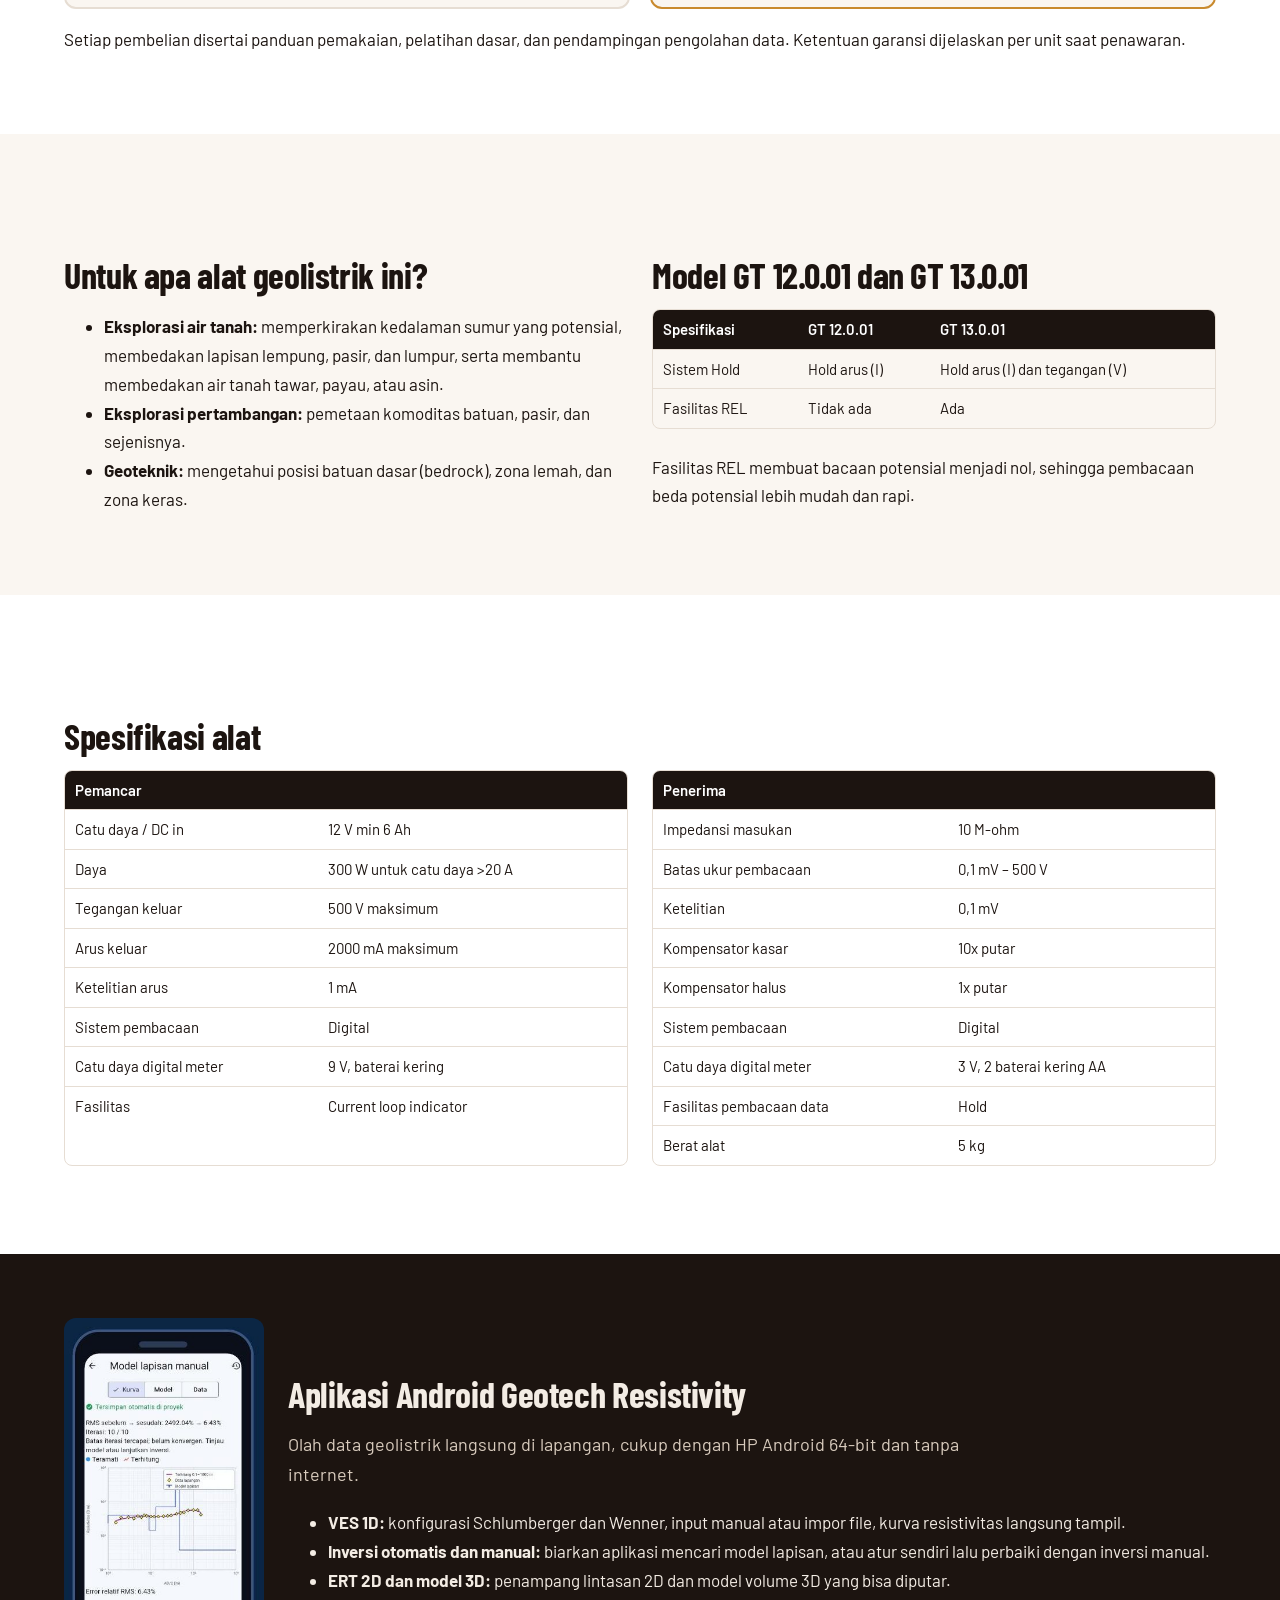
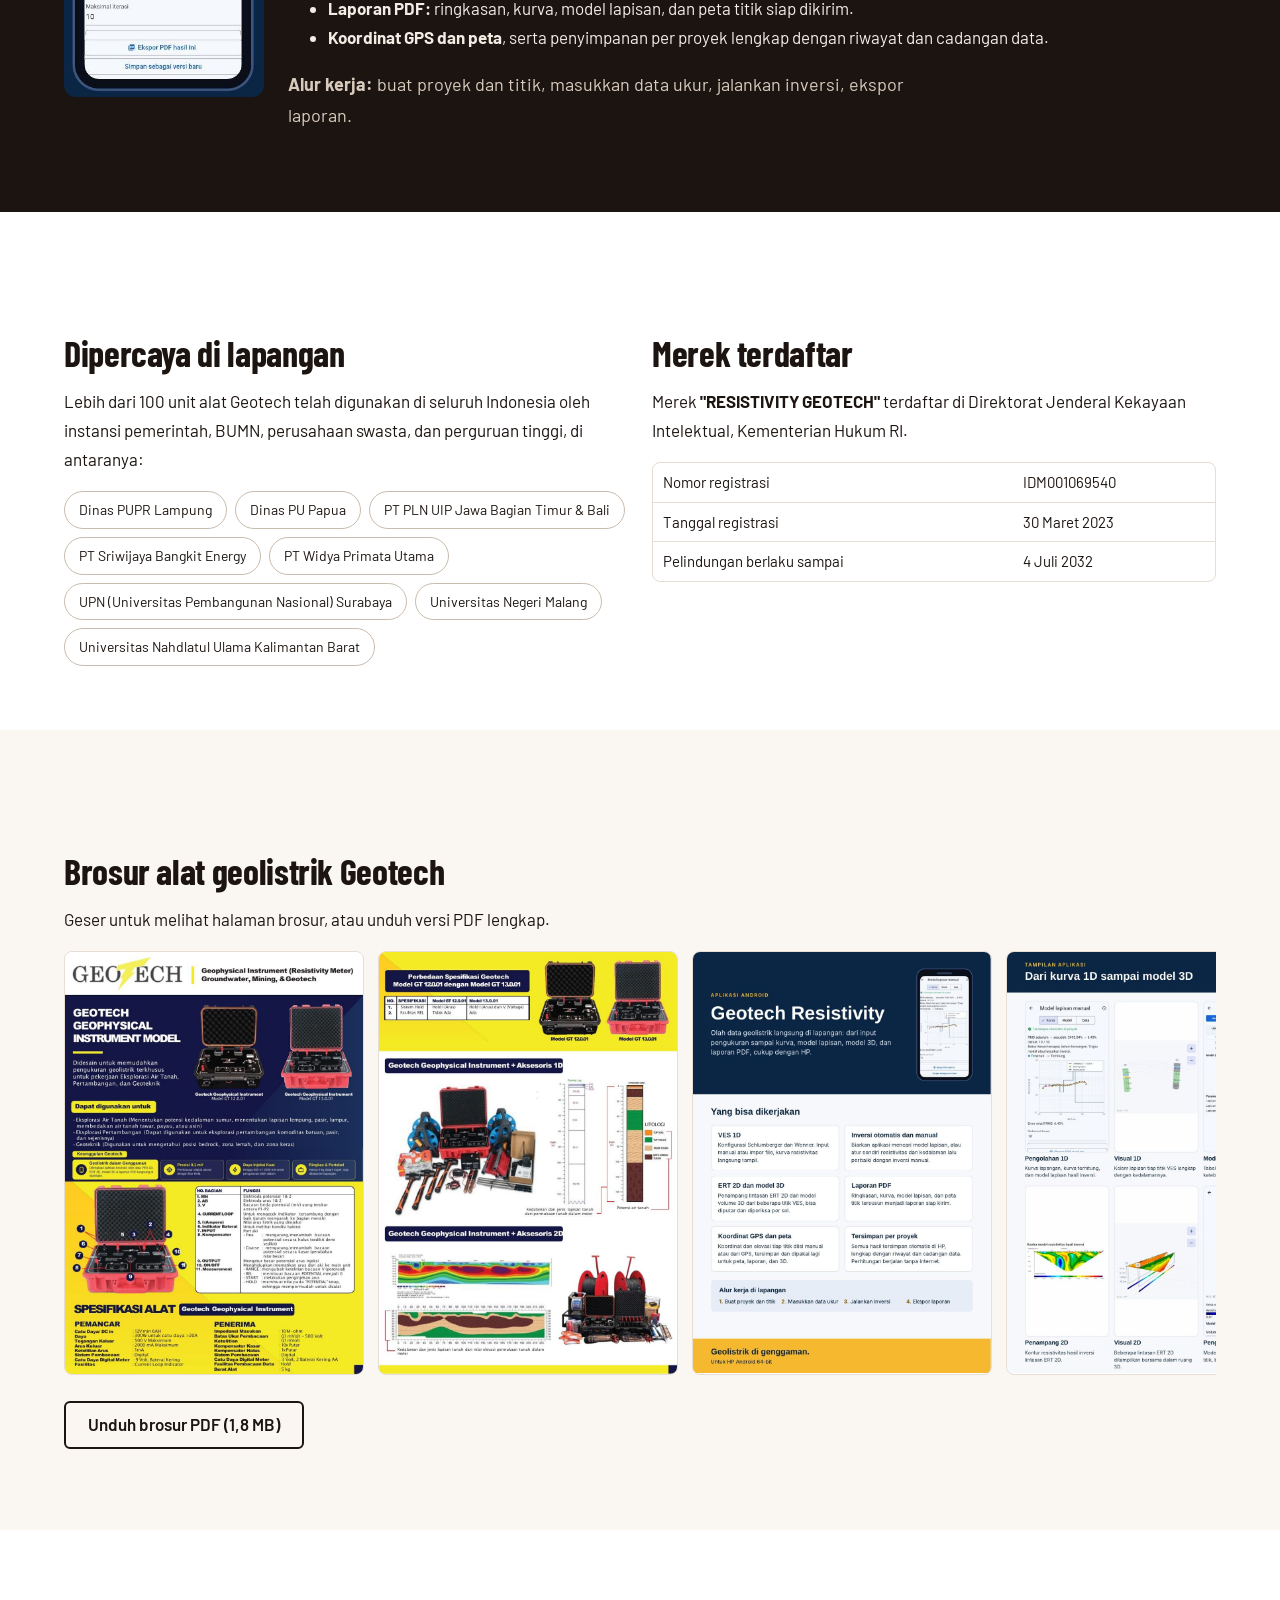
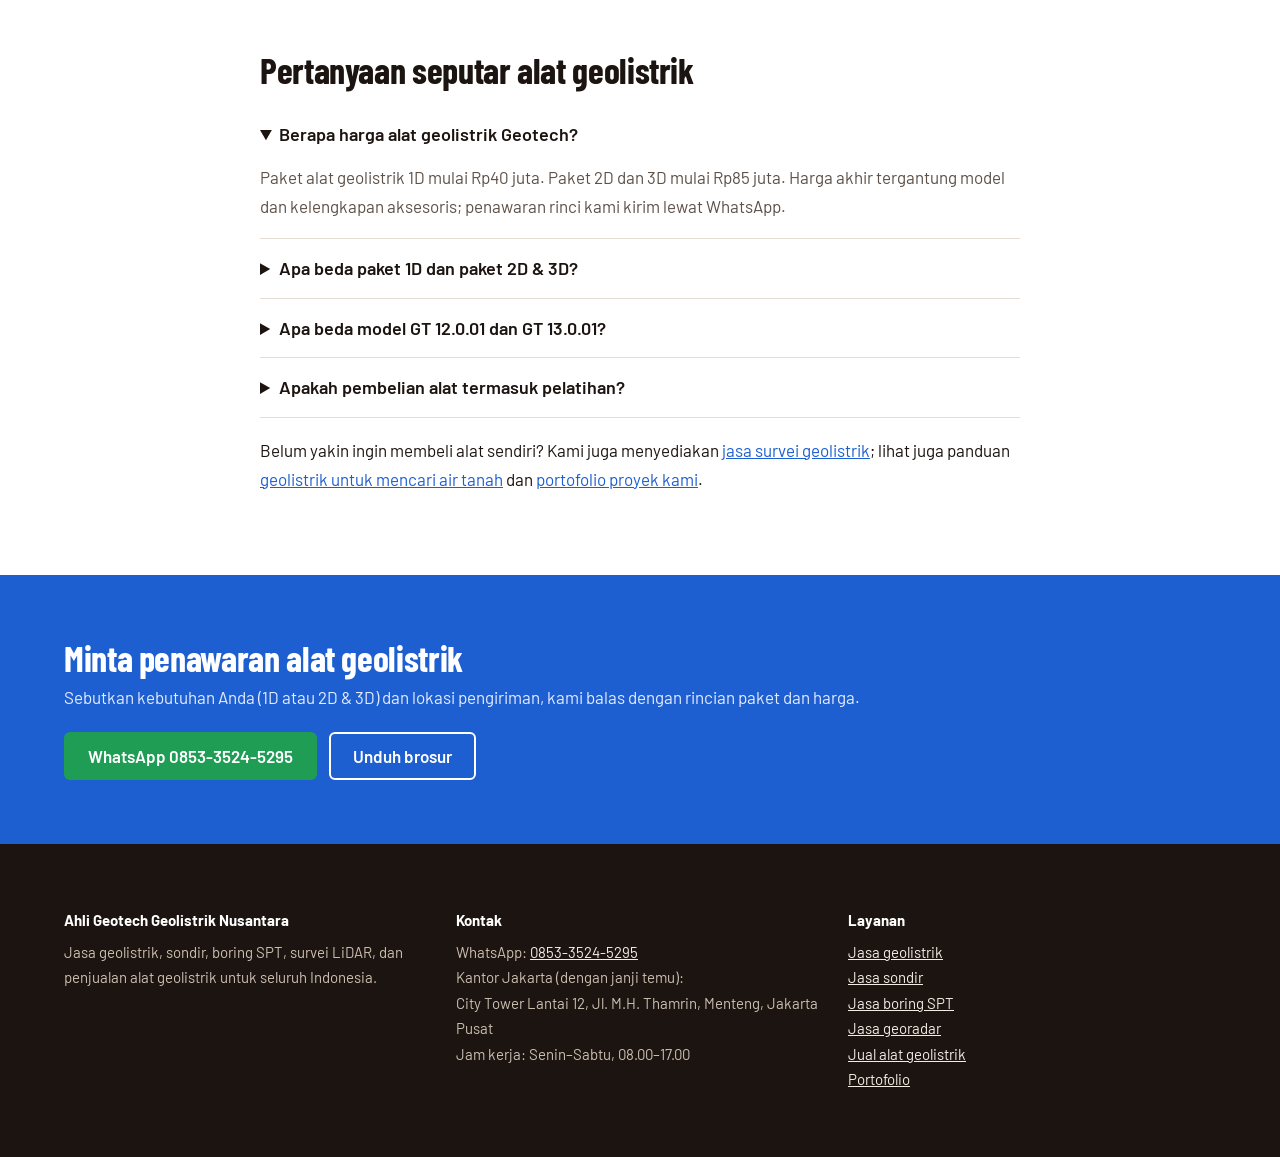
==== commit 4a5f0a5f: "Ganti nama usaha menjadi Ahli Geotech Geolistrik Nusantara Co-Authored-By: Claude Opus 5.5 <noreply@" ====
--- a/jual-alat-geolistrik.html
+++ b/jual-alat-geolistrik.html
@@ -3,7 +3,7 @@
 <head>
 <meta charset="utf-8">
 <meta name="viewport" content="width=device-width, initial-scale=1">
-<title>Jual Alat Geolistrik Geotech, Harga Mulai Rp40 Juta | GeoSurvey Nusantara</title>
+<title>Jual Alat Geolistrik Geotech, Harga Mulai Rp40 Juta | Ahli Geotech Geolistrik Nusantara</title>
 <meta name="description" content="Jual alat geolistrik (resistivity meter) Geotech untuk air tanah, tambang, dan geoteknik. Paket 1D mulai Rp40 juta, paket 2D & 3D mulai Rp85 juta. Termasuk aplikasi Android, pelatihan, dan brosur lengkap.">
 <meta name="keywords" content="jual alat geolistrik, harga alat geolistrik, alat geolistrik, resistivity meter, alat geolistrik 1D, alat geolistrik 2D, alat geolistrik Geotech, alat cari air tanah">
 <link rel="canonical" href="https://ahligeotechgeolistrik.co.id/jual-alat-geolistrik.html">
@@ -17,7 +17,7 @@
 <link href="https://fonts.googleapis.com/css2?family=Barlow+Condensed:wght@600;700&family=Barlow:wght@400;500;600&display=swap" rel="stylesheet">
 <link rel="stylesheet" href="/assets/halaman.css">
 <script type="application/ld+json">
-{"@context":"https://schema.org","@type":"Product","name":"Alat Geolistrik Geotech Geophysical Instrument (Resistivity Meter)","brand":{"@type":"Brand","name":"Geotech"},"model":["GT 12.0.01","GT 13.0.01"],"image":["https://ahligeotechgeolistrik.co.id/assets/alat/geotech-gt12-gt13.jpg","https://ahligeotechgeolistrik.co.id/assets/alat/geotech-paket-1d.jpg","https://ahligeotechgeolistrik.co.id/assets/alat/geotech-paket-2d.jpg"],"description":"Resistivity meter untuk eksplorasi air tanah, pertambangan, dan geoteknik. Tegangan keluar hingga 500 V, arus hingga 2000 mA, ketelitian 0,1 mV, berat 5 kg, dilengkapi aplikasi Android Geotech Resistivity.","offers":{"@type":"AggregateOffer","priceCurrency":"IDR","lowPrice":"40000000","highPrice":"85000000","offerCount":"2","availability":"https://schema.org/InStock","seller":{"@type":"Organization","name":"GeoSurvey Nusantara","url":"https://ahligeotechgeolistrik.co.id/"}}}
+{"@context":"https://schema.org","@type":"Product","name":"Alat Geolistrik Geotech Geophysical Instrument (Resistivity Meter)","brand":{"@type":"Brand","name":"Geotech"},"model":["GT 12.0.01","GT 13.0.01"],"image":["https://ahligeotechgeolistrik.co.id/assets/alat/geotech-gt12-gt13.jpg","https://ahligeotechgeolistrik.co.id/assets/alat/geotech-paket-1d.jpg","https://ahligeotechgeolistrik.co.id/assets/alat/geotech-paket-2d.jpg"],"description":"Resistivity meter untuk eksplorasi air tanah, pertambangan, dan geoteknik. Tegangan keluar hingga 500 V, arus hingga 2000 mA, ketelitian 0,1 mV, berat 5 kg, dilengkapi aplikasi Android Geotech Resistivity.","offers":{"@type":"AggregateOffer","priceCurrency":"IDR","lowPrice":"40000000","highPrice":"85000000","offerCount":"2","availability":"https://schema.org/InStock","seller":{"@type":"Organization","name":"Ahli Geotech Geolistrik Nusantara","url":"https://ahligeotechgeolistrik.co.id/"}}}
 </script>
 <script type="application/ld+json">
 {"@context":"https://schema.org","@type":"BreadcrumbList","itemListElement":[{"@type":"ListItem","position":1,"name":"Beranda","item":"https://ahligeotechgeolistrik.co.id/"},{"@type":"ListItem","position":2,"name":"Jual Alat Geolistrik","item":"https://ahligeotechgeolistrik.co.id/jual-alat-geolistrik.html"}]}
@@ -61,7 +61,7 @@
 </head>
 <body>
 <nav aria-label="Menu utama"><div class="wrap">
-  <a class="logo" href="/"><svg viewBox="0 0 28 28" aria-hidden="true"><rect y="4" width="28" height="6" fill="#c98a2e"/><rect y="12" width="28" height="6" fill="#1d5fd1"/><rect y="20" width="28" height="6" fill="#8a5a2b"/><rect x="12" y="0" width="4" height="26" fill="currentColor"/></svg>GeoSurvey Nusantara</a>
+  <a class="logo" href="/"><svg viewBox="0 0 28 28" aria-hidden="true"><rect y="4" width="28" height="6" fill="#c98a2e"/><rect y="12" width="28" height="6" fill="#1d5fd1"/><rect y="20" width="28" height="6" fill="#8a5a2b"/><rect x="12" y="0" width="4" height="26" fill="currentColor"/></svg>Ahli Geotech Geolistrik Nusantara</a>
   <span class="links">
     <a class="l" href="/#layanan">Layanan</a>
     <a class="l" href="/jual-alat-geolistrik.html">Jual Alat</a>
@@ -243,7 +243,7 @@
 </div></section>
 
 <footer class="band"><div class="wrap">
-  <div><b>GeoSurvey Nusantara</b>Jasa geolistrik, sondir, boring SPT, survei LiDAR, dan penjualan alat geolistrik untuk seluruh Indonesia.</div>
+  <div><b>Ahli Geotech Geolistrik Nusantara</b>Jasa geolistrik, sondir, boring SPT, survei LiDAR, dan penjualan alat geolistrik untuk seluruh Indonesia.</div>
   <div><b>Kontak</b>WhatsApp: <a href="https://wa.me/6285335245295">0853-3524-5295</a><br>Kantor Jakarta (dengan janji temu):<br>City Tower Lantai 12, Jl. M.H. Thamrin, Menteng, Jakarta Pusat<br>Jam kerja: Senin–Sabtu, 08.00–17.00</div>
   <div><b>Layanan</b><a href="/#layanan">Jasa geolistrik</a><br><a href="/#layanan">Jasa sondir</a><br><a href="/#layanan">Jasa boring SPT</a><br><a href="/#layanan">Jasa georadar</a><br><a href="/jual-alat-geolistrik.html">Jual alat geolistrik</a><br><a href="/portofolio.html">Portofolio</a></div>
 </div>
